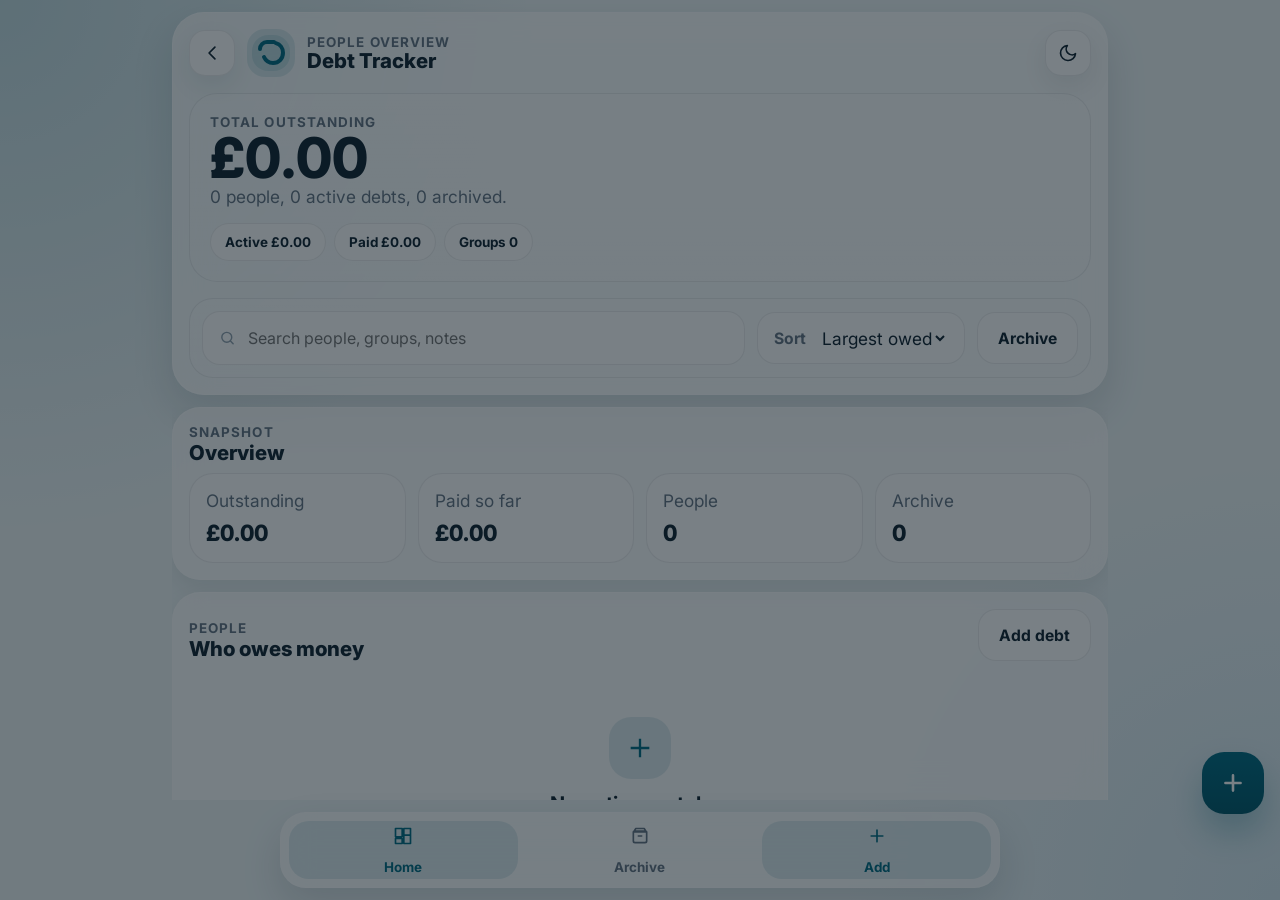
==== index.html @ e17c0ddf "Add files via upload" ====
<!DOCTYPE html>
<html lang="en">
<head>
  <meta charset="UTF-8">
  <meta name="viewport" content="width=device-width, initial-scale=1, viewport-fit=cover">
  <meta name="theme-color" content="#016b83">
  <title>Monzo Debt Tracker</title>
  <link rel="preconnect" href="https://fonts.googleapis.com">
  <link rel="preconnect" href="https://fonts.gstatic.com" crossorigin>
  <link href="https://fonts.googleapis.com/css2?family=Inter:wght@400;500;600;700;800&display=swap" rel="stylesheet">
  <link rel="stylesheet" href="style.css">
</head>
<body>
  <a class="skip-link" href="#appContent">Skip to content</a>

  <div class="app-shell" id="appShell">
    <header class="topbar glass-card">
      <div class="topbar-row">
        <button class="icon-btn" id="backBtn" aria-label="Go back" hidden>
          <svg viewBox="0 0 24 24" aria-hidden="true"><path d="M15.5 19 8.5 12l7-7"/></svg>
        </button>
        <div class="brand-wrap">
          <div class="brand-mark" aria-hidden="true">
            <svg viewBox="0 0 48 48" role="img" aria-label="Debt tracker logo">
              <rect x="5" y="6" width="38" height="36" rx="16" fill="currentColor" opacity=".12"></rect>
              <path d="M17 28c1.8 4 5 6 9 6 5.8 0 10-4.4 10-10.2 0-4.6-2.9-8.4-7.1-9.6" fill="none" stroke="currentColor" stroke-width="4" stroke-linecap="round"/>
              <path d="M13 20c0-3.8 3-7 7-7h7" fill="none" stroke="currentColor" stroke-width="4" stroke-linecap="round"/>
            </svg>
          </div>
          <div>
            <div class="eyebrow" id="routeEyebrow">Overview</div>
            <h1 class="page-title" id="routeTitle">Debt Tracker</h1>
          </div>
        </div>
        <div class="topbar-actions">
          <button class="icon-btn" id="themeToggle" aria-label="Toggle dark mode">
            <svg class="theme-icon theme-icon-moon" viewBox="0 0 24 24" aria-hidden="true"><path d="M21 12.79A9 9 0 1 1 11.21 3a7 7 0 0 0 9.79 9.79Z"/></svg>
            <svg class="theme-icon theme-icon-sun" viewBox="0 0 24 24" aria-hidden="true"><path d="M12 4V2m0 20v-2m8-8h2M2 12h2m13.66 5.66 1.41 1.41M4.93 4.93l1.41 1.41m11.32-1.41-1.41 1.41M6.34 17.66l-1.41 1.41"/><circle cx="12" cy="12" r="4"/></svg>
          </button>
        </div>
      </div>

      <div class="hero-panel glass-inner" id="dashboardHero">
        <div>
          <div class="eyebrow">Total outstanding</div>
          <div class="headline-amount tabular-nums" id="grandTotal">£0.00</div>
          <p class="muted copy-tight" id="heroSubtext">Track people, grouped debts, and payments.</p>
        </div>
        <div class="hero-chips" id="heroChips"></div>
      </div>

      <div class="toolbar glass-inner">
        <label class="search-wrap" for="globalSearch">
          <svg viewBox="0 0 24 24" aria-hidden="true"><circle cx="11" cy="11" r="7"></circle><path d="m20 20-3.5-3.5"></path></svg>
          <input id="globalSearch" type="search" placeholder="Search people, groups, notes" autocomplete="off">
        </label>
        <div class="toolbar-row">
          <label class="select-wrap" for="sortSelect">
            <span>Sort</span>
            <select id="sortSelect">
              <option value="largest">Largest owed</option>
              <option value="newest">Newest</option>
              <option value="alpha">Alphabetical</option>
            </select>
          </label>
          <button class="pill-btn" id="archiveQuickBtn" type="button">Archive</button>
        </div>
      </div>
    </header>

    <main class="main-content" id="appContent" tabindex="-1">
      <section id="viewRoot" class="view-root"></section>
    </main>

    <nav class="bottom-nav glass-card" aria-label="Primary">
      <button class="bottom-nav-item is-active" data-nav="#/dashboard">
        <svg viewBox="0 0 24 24" aria-hidden="true"><path d="M3 13h8V3H3zm10 8h8V11h-8zM3 21h8v-6H3zm10-10h8V3h-8z"/></svg>
        <span>Home</span>
      </button>
      <button class="bottom-nav-item" data-nav="#/archive">
        <svg viewBox="0 0 24 24" aria-hidden="true"><path d="M4 7h16v11a2 2 0 0 1-2 2H6a2 2 0 0 1-2-2zm3-4h10l2 3H5zM10 12h4"/></svg>
        <span>Archive</span>
      </button>
      <button class="bottom-nav-item" data-nav="#/dashboard" id="addNavBtn">
        <svg viewBox="0 0 24 24" aria-hidden="true"><path d="M12 5v14M5 12h14"/></svg>
        <span>Add</span>
      </button>
    </nav>

    <button class="fab" id="fabBtn" type="button" aria-label="Add debt">
      <svg viewBox="0 0 24 24" aria-hidden="true"><path d="M12 5v14M5 12h14"/></svg>
    </button>
  </div>

  <div class="sheet-backdrop" id="sheetBackdrop" hidden>
    <section class="sheet" id="sheet" aria-modal="true" role="dialog" aria-labelledby="sheetTitle">
      <div class="sheet-handle"></div>
      <div class="sheet-header">
        <div>
          <div class="eyebrow" id="sheetEyebrow">Create</div>
          <h2 id="sheetTitle">Add debt</h2>
        </div>
        <button class="icon-btn" id="sheetCloseBtn" aria-label="Close modal">
          <svg viewBox="0 0 24 24" aria-hidden="true"><path d="m6 6 12 12M18 6 6 18"/></svg>
        </button>
      </div>
      <form id="debtForm" class="sheet-form">
        <input type="hidden" id="modeInput" value="create">
        <input type="hidden" id="personIdInput">
        <input type="hidden" id="groupPersonIdInput">
        <input type="hidden" id="debtIdInput">
        <div class="field-grid">
          <label class="field">
            <span>Person</span>
            <input id="personNameInput" type="text" placeholder="Dad" maxlength="40" required>
          </label>
          <label class="field">
            <span>Avatar</span>
            <input id="avatarInput" type="text" placeholder="🧑 or DA" maxlength="4">
          </label>
        </div>
        <label class="field">
          <span>Group</span>
          <input id="groupInput" type="text" placeholder="Fuel" maxlength="30" required>
        </label>
        <div class="field-grid">
          <label class="field">
            <span>Amount (£)</span>
            <input id="amountInput" type="number" step="0.01" min="0.01" inputmode="decimal" required>
          </label>
          <label class="field">
            <span>Created</span>
            <input id="dateInput" type="date">
          </label>
        </div>
        <label class="field">
          <span>Notes</span>
          <textarea id="notesInput" placeholder="Optional note, details, or reminder"></textarea>
        </label>
        <div class="sheet-actions">
          <button type="button" class="ghost-btn" id="cancelSheetBtn">Cancel</button>
          <button type="submit" class="primary-btn">Save debt</button>
        </div>
      </form>
    </section>
  </div>

  <div class="sheet-backdrop" id="paymentBackdrop" hidden>
    <section class="sheet mini-sheet" id="paymentSheet" aria-modal="true" role="dialog" aria-labelledby="paymentTitle">
      <div class="sheet-handle"></div>
      <div class="sheet-header">
        <div>
          <div class="eyebrow">Payment</div>
          <h2 id="paymentTitle">Add part payment</h2>
        </div>
        <button class="icon-btn" id="paymentCloseBtn" aria-label="Close payment modal">
          <svg viewBox="0 0 24 24" aria-hidden="true"><path d="m6 6 12 12M18 6 6 18"/></svg>
        </button>
      </div>
      <form id="paymentForm" class="sheet-form">
        <input type="hidden" id="paymentDebtId">
        <label class="field">
          <span>Amount paid (£)</span>
          <input id="paymentAmountInput" type="number" step="0.01" min="0.01" inputmode="decimal" required>
        </label>
        <label class="field">
          <span>Date</span>
          <input id="paymentDateInput" type="date">
        </label>
        <div class="sheet-actions">
          <button type="button" class="ghost-btn" id="cancelPaymentBtn">Cancel</button>
          <button type="submit" class="primary-btn">Apply payment</button>
        </div>
      </form>
    </section>
  </div>

  <div id="toastRegion" class="toast-region" aria-live="polite" aria-atomic="true"></div>
  <div class="confirm-backdrop" id="confirmBackdrop" hidden>
    <section class="confirm-card glass-card" role="dialog" aria-modal="true" aria-labelledby="confirmTitle">
      <h2 id="confirmTitle">Confirm action</h2>
      <p id="confirmText" class="muted"></p>
      <div class="confirm-actions">
        <button class="ghost-btn" id="confirmCancelBtn" type="button">Cancel</button>
        <button class="danger-btn" id="confirmOkBtn" type="button">Continue</button>
      </div>
    </section>
  </div>

  <script src="app.js" defer></script>
</body>
</html>
---- style.css ----
:root,
[data-theme="light"] {
  --font-body: 'Inter', -apple-system, BlinkMacSystemFont, 'Segoe UI', sans-serif;
  --text-xs: clamp(.75rem,.72rem + .18vw,.84rem);
  --text-sm: clamp(.875rem,.83rem + .2vw,.98rem);
  --text-base: clamp(1rem,.97rem + .18vw,1.08rem);
  --text-lg: clamp(1.125rem,1.08rem + .25vw,1.3rem);
  --text-xl: clamp(1.5rem,1.35rem + .7vw,1.9rem);
  --space-1:.25rem;
  --space-2:.5rem;
  --space-3:.75rem;
  --space-4:1rem;
  --space-5:1.25rem;
  --space-6:1.5rem;
  --space-7:1.75rem;
  --space-8:2rem;
  --space-10:2.5rem;
  --space-12:3rem;
  --radius-sm:14px;
  --radius-md:20px;
  --radius-lg:24px;
  --radius-xl:28px;
  --radius-pill:999px;
  --color-bg:#eef5f6;
  --color-surface:rgba(255,255,255,.76);
  --color-surface-2:#ffffff;
  --color-surface-3:#edf6f8;
  --color-text:#0f2230;
  --color-text-muted:#647484;
  --color-text-faint:#90a1af;
  --color-primary:#016b83;
  --color-primary-strong:#00576a;
  --color-primary-soft:rgba(1,107,131,.12);
  --color-success:#1d8a5a;
  --color-warning:#f08b2b;
  --color-danger:#d44c4c;
  --color-border:rgba(15,34,48,.08);
  --glass-border:rgba(255,255,255,.5);
  --shadow-sm:0 10px 24px rgba(9,33,43,.08);
  --shadow-md:0 18px 40px rgba(9,33,43,.13);
  --shadow-lg:0 24px 60px rgba(9,33,43,.16);
  --backdrop:rgba(8,22,31,.32);
  --tabular:tabular-nums lining-nums;
}

[data-theme="dark"] {
  --color-bg:#0b1720;
  --color-surface:rgba(15,31,42,.78);
  --color-surface-2:#132432;
  --color-surface-3:#0f1f2c;
  --color-text:#edf4f7;
  --color-text-muted:#9cb0bd;
  --color-text-faint:#6e8796;
  --color-primary:#31a4bf;
  --color-primary-strong:#73bfd1;
  --color-primary-soft:rgba(49,164,191,.16);
  --color-success:#54c98a;
  --color-warning:#f4ab53;
  --color-danger:#ff7979;
  --color-border:rgba(237,244,247,.08);
  --glass-border:rgba(255,255,255,.08);
  --shadow-sm:0 12px 26px rgba(0,0,0,.24);
  --shadow-md:0 18px 44px rgba(0,0,0,.3);
  --shadow-lg:0 24px 70px rgba(0,0,0,.36);
  --backdrop:rgba(1,8,12,.55);
}

*{box-sizing:border-box;margin:0;padding:0}
html{-webkit-text-size-adjust:100%;text-size-adjust:100%;scroll-behavior:smooth}
body{
  min-height:100dvh;
  font-family:var(--font-body);
  font-size:var(--text-base);
  background:
    radial-gradient(circle at top left, rgba(1,107,131,.18), transparent 34%),
    radial-gradient(circle at bottom right, rgba(41,145,204,.12), transparent 28%),
    var(--color-bg);
  color:var(--color-text);
  overflow:hidden;
}
button,input,textarea,select{font:inherit;color:inherit}
button{border:none;background:none}
img,svg{display:block;max-width:100%}
textarea{resize:none}
a{color:inherit}
:focus-visible{outline:2px solid var(--color-primary);outline-offset:3px}

.skip-link{
  position:absolute;left:var(--space-4);top:-100px;z-index:1000;
  padding:var(--space-3) var(--space-4);border-radius:var(--radius-pill);
  background:var(--color-surface-2);box-shadow:var(--shadow-sm)
}
.skip-link:focus{top:var(--space-4)}

.app-shell{
  height:100dvh;
  display:grid;
  grid-template-rows:auto 1fr auto;
  max-width:960px;
  margin:0 auto;
  padding:calc(env(safe-area-inset-top) + var(--space-3)) var(--space-3) calc(env(safe-area-inset-bottom) + 88px);
  gap:var(--space-3);
}
.glass-card{
  background:var(--color-surface);
  backdrop-filter:blur(18px) saturate(150%);
  -webkit-backdrop-filter:blur(18px) saturate(150%);
  border:1px solid var(--glass-border);
  box-shadow:var(--shadow-md);
}
.glass-inner{
  background:linear-gradient(180deg, rgba(255,255,255,.38), rgba(255,255,255,.12));
  border:1px solid var(--color-border);
}
[data-theme="dark"] .glass-inner{
  background:linear-gradient(180deg, rgba(255,255,255,.04), rgba(255,255,255,.02));
}
.topbar{border-radius:32px;padding:var(--space-4);display:grid;gap:var(--space-4)}
.topbar-row{display:flex;align-items:center;gap:var(--space-3)}
.brand-wrap{display:flex;align-items:center;gap:var(--space-3);flex:1;min-width:0}
.brand-mark{
  width:48px;height:48px;border-radius:18px;background:var(--color-primary-soft);
  display:grid;place-items:center;color:var(--color-primary);flex-shrink:0
}
.eyebrow{font-size:var(--text-xs);letter-spacing:.08em;text-transform:uppercase;color:var(--color-text-muted);font-weight:700}
.page-title{font-size:var(--text-lg);line-height:1.1;font-weight:800}
.topbar-actions{display:flex;gap:var(--space-2)}
.icon-btn,.bottom-nav-item,.fab,.primary-btn,.ghost-btn,.danger-btn,.pill-btn{position:relative;overflow:hidden}
.icon-btn{
  width:46px;height:46px;border-radius:16px;background:var(--color-surface-2);
  display:grid;place-items:center;border:1px solid var(--color-border);box-shadow:var(--shadow-sm)
}
.icon-btn svg{width:20px;height:20px;stroke:currentColor;stroke-width:2;fill:none;stroke-linecap:round;stroke-linejoin:round}
.theme-icon-sun{display:none}
[data-theme="dark"] .theme-icon-sun{display:block}
[data-theme="dark"] .theme-icon-moon{display:none}

.hero-panel{border-radius:28px;padding:var(--space-5);display:grid;gap:var(--space-4)}
.headline-amount{font-size:clamp(2.4rem,8vw,3.5rem);line-height:1;font-weight:800;font-variant-numeric:var(--tabular)}
.muted{color:var(--color-text-muted)}
.copy-tight{max-width:34ch}
.hero-chips{display:flex;gap:var(--space-2);flex-wrap:wrap}
.stat-chip{
  padding:10px 14px;border-radius:999px;background:var(--color-surface-2);
  border:1px solid var(--color-border);font-size:var(--text-xs);font-weight:700
}
.toolbar{display:grid;gap:var(--space-3);border-radius:24px;padding:var(--space-3)}
.search-wrap{
  display:flex;align-items:center;gap:var(--space-3);background:var(--color-surface-2);
  border-radius:18px;padding:0 var(--space-4);border:1px solid var(--color-border);min-height:54px
}
.search-wrap svg,.meta-icon{width:18px;height:18px;stroke:currentColor;stroke-width:2;fill:none;stroke-linecap:round;stroke-linejoin:round;color:var(--color-text-faint)}
.search-wrap input{border:none;outline:none;background:transparent;width:100%;font-size:16px}
.toolbar-row{display:grid;grid-template-columns:1fr auto;gap:var(--space-3)}
.select-wrap{
  display:flex;align-items:center;justify-content:space-between;gap:var(--space-3);
  min-height:52px;padding:0 var(--space-4);border-radius:18px;background:var(--color-surface-2);border:1px solid var(--color-border)
}
.select-wrap span{font-size:var(--text-sm);font-weight:700;color:var(--color-text-muted)}
.select-wrap select{border:none;background:transparent;outline:none;min-width:120px;text-align:right}
.pill-btn,.ghost-btn,.primary-btn,.danger-btn{
  min-height:52px;padding:0 var(--space-5);border-radius:18px;font-size:var(--text-sm);font-weight:700;
  display:inline-flex;align-items:center;justify-content:center;gap:8px
}
.primary-btn{background:linear-gradient(180deg, var(--color-primary), var(--color-primary-strong));color:#fff;box-shadow:0 14px 30px rgba(1,107,131,.28)}
.ghost-btn,.pill-btn{background:var(--color-surface-2);border:1px solid var(--color-border)}
.danger-btn{background:var(--color-danger);color:#fff}
.main-content{
  overflow:auto;overscroll-behavior:contain;padding-bottom:var(--space-10)
}
.view-root{display:grid;gap:var(--space-3);align-content:start}
.screen{display:grid;gap:var(--space-3);animation:page-in .32s cubic-bezier(.16,1,.3,1)}
@keyframes page-in{from{opacity:0;transform:translateY(12px)}to{opacity:1;transform:none}}
.section-card{
  border-radius:28px;padding:var(--space-4);background:var(--color-surface);
  border:1px solid var(--glass-border);box-shadow:var(--shadow-sm);backdrop-filter:blur(16px);-webkit-backdrop-filter:blur(16px)
}
.section-head{display:flex;align-items:flex-end;justify-content:space-between;gap:var(--space-3);margin-bottom:var(--space-2)}
.section-title{font-size:var(--text-lg);font-weight:800}
.people-list,.group-list,.debt-list,.payment-list,.archive-list{display:grid;gap:var(--space-3)}
.person-card,.group-card,.debt-card,.payment-row,.archive-card{
  border-radius:24px;background:var(--color-surface-2);border:1px solid var(--color-border);
  box-shadow:var(--shadow-sm);padding:var(--space-4);transform:translateY(0);transition:transform .22s ease, box-shadow .22s ease, border-color .22s ease
}
.person-card:active,.group-card:active,.debt-card:active{transform:scale(.985)}
.card-tappable{cursor:pointer}
.card-tappable:hover{box-shadow:var(--shadow-md)}
.person-card{display:grid;gap:var(--space-3)}
.person-head{display:flex;align-items:center;justify-content:space-between;gap:var(--space-3)}
.person-left{display:flex;align-items:center;gap:var(--space-3);min-width:0}
.avatar{
  width:52px;height:52px;border-radius:18px;background:linear-gradient(180deg, var(--color-primary), rgba(1,107,131,.72));
  color:#fff;display:grid;place-items:center;font-weight:800;box-shadow:var(--shadow-sm);flex-shrink:0
}
.avatar.emoji{font-size:1.35rem;background:var(--color-primary-soft);color:var(--color-primary)}
.person-name,.group-name,.debt-title{font-weight:800}
.person-total,.group-total,.debt-amount,.meta-strong,.tabular-nums{font-variant-numeric:var(--tabular)}
.person-total,.group-total,.debt-amount{font-weight:800;color:var(--color-primary)}
.summary-tags{display:flex;gap:var(--space-2);flex-wrap:wrap}
.summary-tag{font-size:var(--text-xs);padding:8px 12px;border-radius:999px;background:var(--color-surface-3);color:var(--color-text-muted)}
.meta-row{display:flex;gap:var(--space-3);flex-wrap:wrap;color:var(--color-text-muted);font-size:var(--text-xs)}
.inline-stack{display:grid;gap:4px;min-width:0}
.empty-state{
  text-align:center;padding:var(--space-12) var(--space-5);display:grid;gap:var(--space-3);justify-items:center
}
.empty-icon{
  width:62px;height:62px;border-radius:22px;background:var(--color-primary-soft);display:grid;place-items:center;color:var(--color-primary)
}
.empty-icon svg{width:28px;height:28px;stroke:currentColor;stroke-width:2;fill:none}
.kpi-grid{display:grid;grid-template-columns:repeat(2,minmax(0,1fr));gap:var(--space-3)}
.kpi-card{padding:var(--space-4);border-radius:24px;background:var(--color-surface-2);border:1px solid var(--color-border);display:grid;gap:8px}
.kpi-card .value{font-size:1.4rem;font-weight:800;font-variant-numeric:var(--tabular)}
.group-card,.debt-card,.archive-card{display:grid;gap:var(--space-2)}
.list-arrow{margin-left:auto;color:var(--color-text-faint)}
.row-between{display:flex;align-items:center;justify-content:space-between;gap:var(--space-3)}
.notes-editor{
  width:100%;min-height:120px;border:none;outline:none;background:var(--color-surface-2);border-radius:20px;
  padding:var(--space-4);border:1px solid var(--color-border);font-size:16px;line-height:1.5
}
.notes-status{font-size:var(--text-xs);color:var(--color-text-muted)}
.action-grid{display:grid;grid-template-columns:repeat(2,minmax(0,1fr));gap:var(--space-3)}
.progress-shell{display:grid;gap:var(--space-2)}
.progress-track{height:12px;background:var(--color-surface-3);border-radius:999px;overflow:hidden}
.progress-bar{height:100%;width:0;background:linear-gradient(90deg,var(--color-primary),#36a8c1);border-radius:999px;transition:width .35s cubic-bezier(.16,1,.3,1)}
.payment-row{display:flex;align-items:center;justify-content:space-between;gap:var(--space-3)}
.swipe-item{position:relative;overflow:hidden;touch-action:pan-y}
.swipe-bg{
  position:absolute;inset:0;border-radius:24px;display:flex;align-items:center;padding:0 var(--space-5);
  font-size:var(--text-sm);font-weight:800;pointer-events:none;opacity:0;transition:opacity .18s ease
}
.swipe-bg.right{justify-content:flex-start;background:linear-gradient(90deg, rgba(1,107,131,.18), transparent 70%);color:var(--color-primary)}
.swipe-bg.left{justify-content:flex-end;background:linear-gradient(270deg, rgba(29,138,90,.2), transparent 70%);color:var(--color-success)}
.swipe-card{position:relative;z-index:1;will-change:transform;transition:transform .22s cubic-bezier(.16,1,.3,1)}
.sheet-backdrop,.confirm-backdrop{
  position:fixed;inset:0;background:var(--backdrop);display:grid;align-items:end;padding:var(--space-3);z-index:30
}
.confirm-backdrop{align-items:center}
.sheet{
  width:min(100%,760px);margin:0 auto;background:var(--color-surface-2);border-radius:30px 30px 22px 22px;
  box-shadow:var(--shadow-lg);padding:var(--space-3);transform:translateY(24px);opacity:0;transition:transform .26s cubic-bezier(.16,1,.3,1),opacity .22s ease
}
.sheet.is-open{transform:none;opacity:1}
.mini-sheet{max-width:520px}
.sheet-handle{width:54px;height:6px;border-radius:999px;background:var(--color-border);margin:6px auto 14px}
.sheet-header{display:flex;align-items:flex-start;justify-content:space-between;gap:var(--space-3);padding:0 var(--space-2) var(--space-3)}
.sheet-form{display:grid;gap:var(--space-3)}
.field-grid{display:grid;grid-template-columns:repeat(2,minmax(0,1fr));gap:var(--space-3)}
.field{display:grid;gap:8px}
.field span{font-size:var(--text-sm);font-weight:700;color:var(--color-text-muted)}
.field input,.field textarea{
  min-height:54px;border-radius:18px;border:1px solid var(--color-border);background:var(--color-surface);
  padding:0 var(--space-4);outline:none
}
.field textarea{padding:var(--space-4);min-height:110px}
.sheet-actions,.confirm-actions{display:grid;grid-template-columns:1fr 1fr;gap:var(--space-3)}
.bottom-nav{
  position:fixed;left:50%;bottom:calc(env(safe-area-inset-bottom) + 12px);transform:translateX(-50%);
  width:min(calc(100% - 24px),720px);padding:var(--space-2);border-radius:26px;display:grid;grid-template-columns:repeat(3,1fr);gap:var(--space-2);z-index:15
}
.bottom-nav-item{
  min-height:58px;border-radius:20px;display:grid;place-items:center;gap:4px;color:var(--color-text-muted);font-size:var(--text-xs);font-weight:700
}
.bottom-nav-item svg{width:20px;height:20px;stroke:currentColor;stroke-width:2;fill:none;stroke-linecap:round;stroke-linejoin:round}
.bottom-nav-item.is-active{background:var(--color-primary-soft);color:var(--color-primary)}
.fab{
  position:fixed;right:max(16px, env(safe-area-inset-right) + 16px);bottom:calc(env(safe-area-inset-bottom) + 86px);
  width:62px;height:62px;border-radius:22px;background:linear-gradient(180deg,var(--color-primary),var(--color-primary-strong));color:#fff;
  display:grid;place-items:center;box-shadow:0 18px 32px rgba(1,107,131,.28);z-index:16
}
.fab svg{width:26px;height:26px;stroke:currentColor;stroke-width:2.4;fill:none;stroke-linecap:round}
.toast-region{position:fixed;left:50%;bottom:calc(env(safe-area-inset-bottom) + 96px);transform:translateX(-50%);display:grid;gap:var(--space-2);z-index:40;width:min(calc(100% - 32px),420px)}
.toast{
  padding:14px 16px;border-radius:18px;background:var(--color-surface-2);border:1px solid var(--color-border);box-shadow:var(--shadow-md);
  display:flex;align-items:center;justify-content:space-between;gap:var(--space-3);animation:toast-in .24s cubic-bezier(.16,1,.3,1)
}
@keyframes toast-in{from{opacity:0;transform:translateY(14px)}to{opacity:1;transform:none}}
.toast button{font-weight:800;color:var(--color-primary)}
.confirm-card{width:min(100%,420px);margin:0 auto;border-radius:28px;padding:var(--space-5);display:grid;gap:var(--space-4)}
.hidden{display:none !important}
.stagger > *{opacity:0;transform:translateY(12px);animation:stagger-in .34s cubic-bezier(.16,1,.3,1) forwards}
.stagger > *:nth-child(1){animation-delay:.03s}.stagger > *:nth-child(2){animation-delay:.06s}.stagger > *:nth-child(3){animation-delay:.09s}.stagger > *:nth-child(4){animation-delay:.12s}.stagger > *:nth-child(5){animation-delay:.15s}.stagger > *:nth-child(6){animation-delay:.18s}.stagger > *:nth-child(7){animation-delay:.21s}.stagger > *:nth-child(8){animation-delay:.24s}
@keyframes stagger-in{to{opacity:1;transform:none}}
.ripple{position:absolute;border-radius:999px;background:rgba(255,255,255,.34);transform:scale(0);animation:ripple .55s ease-out;pointer-events:none}
@keyframes ripple{to{transform:scale(8);opacity:0}}
@media (min-width:720px){
  .toolbar{grid-template-columns:minmax(0,1fr) auto;align-items:center}
  .toolbar-row{grid-template-columns:auto auto}
  .action-grid{grid-template-columns:repeat(4,minmax(0,1fr))}
  .kpi-grid{grid-template-columns:repeat(4,minmax(0,1fr))}
}
@media (max-width:560px){
  .field-grid,.sheet-actions,.confirm-actions,.toolbar-row,.action-grid{grid-template-columns:1fr}
  .app-shell{padding-inline:12px}
  .topbar{padding:14px}
}
@media (prefers-reduced-motion:reduce){
  *,*::before,*::after{animation-duration:.01ms !important;animation-iteration-count:1 !important;transition-duration:.01ms !important;scroll-behavior:auto !important}
}
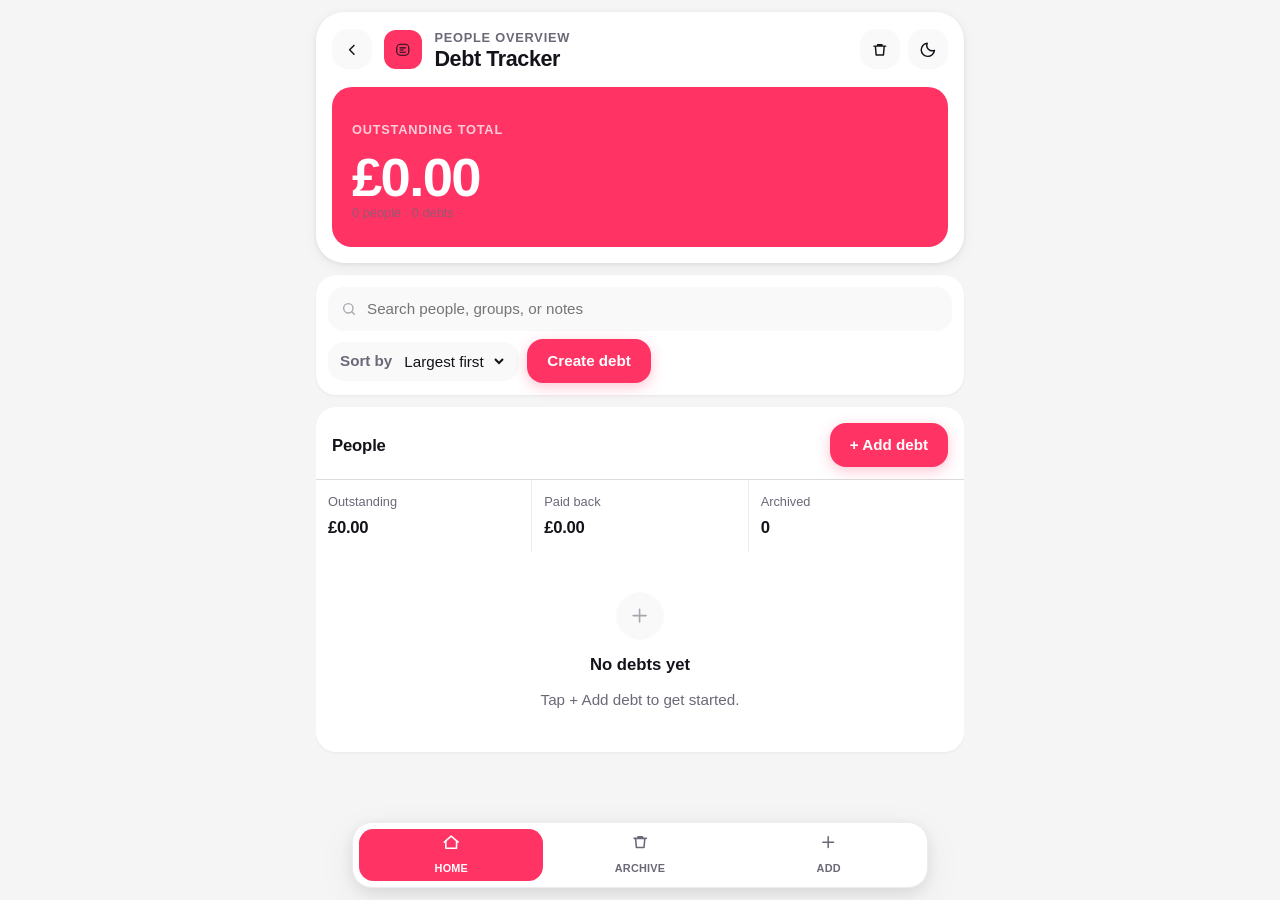
==== commit 3d54f8a0: "Add files via upload" ====
--- a/index.html
+++ b/index.html
@@ -1,106 +1,108 @@
 <!DOCTYPE html>
-<html lang="en">
+<html lang="en-GB">
 <head>
   <meta charset="UTF-8">
-  <meta name="viewport" content="width=device-width, initial-scale=1, viewport-fit=cover">
-  <meta name="theme-color" content="#016b83">
-  <title>Monzo Debt Tracker</title>
-  <link rel="preconnect" href="https://fonts.googleapis.com">
-  <link rel="preconnect" href="https://fonts.gstatic.com" crossorigin>
-  <link href="https://fonts.googleapis.com/css2?family=Inter:wght@400;500;600;700;800&display=swap" rel="stylesheet">
+  <meta name="viewport" content="width=device-width, initial-scale=1.0, viewport-fit=cover">
+  <meta name="theme-color" content="#f7f6f2">
+  <title>debt-tracker</title>
+  <link rel="preconnect" href="https://api.fontshare.com">
+  <link href="https://api.fontshare.com/v2/css?f[]=general-sans@400,500,600,700&f[]=cabinet-grotesk@500,700,800&display=swap" rel="stylesheet">
   <link rel="stylesheet" href="style.css">
 </head>
 <body>
-  <a class="skip-link" href="#appContent">Skip to content</a>
-
-  <div class="app-shell" id="appShell">
-    <header class="topbar glass-card">
+  <a class="skip-link" href="#main">Skip to content</a>
+
+  <div class="app-shell">
+    <header class="topbar shell-card" aria-label="Application header">
       <div class="topbar-row">
-        <button class="icon-btn" id="backBtn" aria-label="Go back" hidden>
-          <svg viewBox="0 0 24 24" aria-hidden="true"><path d="M15.5 19 8.5 12l7-7"/></svg>
+        <button id="backBtn" class="icon-btn" type="button" aria-label="Go back" hidden>
+          <svg viewBox="0 0 24 24" aria-hidden="true"><path d="M15 18 9 12l6-6"/></svg>
         </button>
+
         <div class="brand-wrap">
           <div class="brand-mark" aria-hidden="true">
-            <svg viewBox="0 0 48 48" role="img" aria-label="Debt tracker logo">
-              <rect x="5" y="6" width="38" height="36" rx="16" fill="currentColor" opacity=".12"></rect>
-              <path d="M17 28c1.8 4 5 6 9 6 5.8 0 10-4.4 10-10.2 0-4.6-2.9-8.4-7.1-9.6" fill="none" stroke="currentColor" stroke-width="4" stroke-linecap="round"/>
-              <path d="M13 20c0-3.8 3-7 7-7h7" fill="none" stroke="currentColor" stroke-width="4" stroke-linecap="round"/>
+            <svg viewBox="0 0 64 64" role="img" aria-label="Debt Tracker logo">
+              <rect x="10" y="12" width="44" height="40" rx="14" stroke="currentColor" stroke-width="4" fill="none"/>
+              <path d="M22 25h20M22 33h12M22 41h20" stroke="currentColor" stroke-width="4" stroke-linecap="round"/>
             </svg>
           </div>
-          <div>
-            <div class="eyebrow" id="routeEyebrow">Overview</div>
+          <div class="title-stack">
+            <p class="eyebrow" id="routeEyebrow">People overview</p>
             <h1 class="page-title" id="routeTitle">Debt Tracker</h1>
           </div>
         </div>
+
         <div class="topbar-actions">
-          <button class="icon-btn" id="themeToggle" aria-label="Toggle dark mode">
-            <svg class="theme-icon theme-icon-moon" viewBox="0 0 24 24" aria-hidden="true"><path d="M21 12.79A9 9 0 1 1 11.21 3a7 7 0 0 0 9.79 9.79Z"/></svg>
-            <svg class="theme-icon theme-icon-sun" viewBox="0 0 24 24" aria-hidden="true"><path d="M12 4V2m0 20v-2m8-8h2M2 12h2m13.66 5.66 1.41 1.41M4.93 4.93l1.41 1.41m11.32-1.41-1.41 1.41M6.34 17.66l-1.41 1.41"/><circle cx="12" cy="12" r="4"/></svg>
+          <button id="archiveQuickBtn" class="icon-btn" type="button" aria-label="Open archive">
+            <svg viewBox="0 0 24 24" aria-hidden="true"><path d="M4 7h16M6 7l1 12h10l1-12M9 7V5h6v2"/></svg>
           </button>
-        </div>
-      </div>
-
-      <div class="hero-panel glass-inner" id="dashboardHero">
-        <div>
-          <div class="eyebrow">Total outstanding</div>
-          <div class="headline-amount tabular-nums" id="grandTotal">£0.00</div>
-          <p class="muted copy-tight" id="heroSubtext">Track people, grouped debts, and payments.</p>
-        </div>
-        <div class="hero-chips" id="heroChips"></div>
-      </div>
-
-      <div class="toolbar glass-inner">
-        <label class="search-wrap" for="globalSearch">
-          <svg viewBox="0 0 24 24" aria-hidden="true"><circle cx="11" cy="11" r="7"></circle><path d="m20 20-3.5-3.5"></path></svg>
-          <input id="globalSearch" type="search" placeholder="Search people, groups, notes" autocomplete="off">
-        </label>
-        <div class="toolbar-row">
-          <label class="select-wrap" for="sortSelect">
-            <span>Sort</span>
-            <select id="sortSelect">
-              <option value="largest">Largest owed</option>
-              <option value="newest">Newest</option>
-              <option value="alpha">Alphabetical</option>
-            </select>
-          </label>
-          <button class="pill-btn" id="archiveQuickBtn" type="button">Archive</button>
-        </div>
-      </div>
+          <button id="themeToggle" class="icon-btn" type="button" aria-label="Switch colour theme">
+            <svg class="theme-icon theme-icon-sun" viewBox="0 0 24 24" aria-hidden="true"><circle cx="12" cy="12" r="4"/><path d="M12 2v2M12 20v2M4.93 4.93l1.41 1.41M17.66 17.66l1.41 1.41M2 12h2M20 12h2M4.93 19.07l1.41-1.41M17.66 6.34l1.41-1.41"/></svg>
+            <svg class="theme-icon theme-icon-moon" viewBox="0 0 24 24" aria-hidden="true"><path d="M21 12.79A9 9 0 1 1 11.21 3 7.5 7.5 0 0 0 21 12.79Z"/></svg>
+          </button>
+        </div>
+      </div>
+
+      <section class="hero-panel hero-grid shell-inner" aria-label="Summary panel">
+        <div class="hero-copy">
+          <p class="hero-label">Outstanding total</p>
+          <p class="headline-amount" id="grandTotal">£0.00</p>
+          <p class="hero-subtext muted copy-tight" id="heroSubtext">0 people, 0 active debts, 0 archived.</p>
+        </div>
+        <div class="hero-chips" id="heroChips" aria-label="Summary chips"></div>
+      </section>
     </header>
 
-    <main class="main-content" id="appContent" tabindex="-1">
-      <section id="viewRoot" class="view-root"></section>
+    <section class="toolbar shell-card" aria-label="Search and sort">
+      <label class="search-wrap shell-inner" for="globalSearch">
+        <svg viewBox="0 0 24 24" aria-hidden="true"><circle cx="11" cy="11" r="7"/><path d="m20 20-3.5-3.5"/></svg>
+        <span class="sr-only">Search debts and people</span>
+        <input id="globalSearch" type="search" placeholder="Search people, groups, or notes" autocomplete="off">
+      </label>
+      <div class="toolbar-row">
+        <label class="select-wrap shell-inner" for="sortSelect">
+          <span>Sort by</span>
+          <select id="sortSelect">
+            <option value="largest">Largest first</option>
+            <option value="smallest">Smallest first</option>
+            <option value="name">Name</option>
+            <option value="recent">Newest</option>
+            <option value="oldest">Oldest</option>
+          </select>
+        </label>
+        <button class="primary-btn" id="fabBtn" type="button">Create debt</button>
+      </div>
+    </section>
+
+    <main id="main" class="main-content" tabindex="-1">
+      <div id="viewRoot" class="view-root"></div>
     </main>
 
-    <nav class="bottom-nav glass-card" aria-label="Primary">
-      <button class="bottom-nav-item is-active" data-nav="#/dashboard">
-        <svg viewBox="0 0 24 24" aria-hidden="true"><path d="M3 13h8V3H3zm10 8h8V11h-8zM3 21h8v-6H3zm10-10h8V3h-8z"/></svg>
+    <nav class="bottom-nav shell-card" aria-label="Primary navigation">
+      <button class="bottom-nav-item" type="button" data-nav="#/dashboard">
+        <svg viewBox="0 0 24 24" aria-hidden="true"><path d="M3 12 12 4l9 8"/><path d="M5 10v10h14V10"/></svg>
         <span>Home</span>
       </button>
-      <button class="bottom-nav-item" data-nav="#/archive">
-        <svg viewBox="0 0 24 24" aria-hidden="true"><path d="M4 7h16v11a2 2 0 0 1-2 2H6a2 2 0 0 1-2-2zm3-4h10l2 3H5zM10 12h4"/></svg>
+      <button class="bottom-nav-item" type="button" data-nav="#/archive">
+        <svg viewBox="0 0 24 24" aria-hidden="true"><path d="M4 7h16M6 7l1 12h10l1-12M9 7V5h6v2"/></svg>
         <span>Archive</span>
       </button>
-      <button class="bottom-nav-item" data-nav="#/dashboard" id="addNavBtn">
+      <button class="bottom-nav-item" id="addNavBtn" type="button" data-nav="#/add">
         <svg viewBox="0 0 24 24" aria-hidden="true"><path d="M12 5v14M5 12h14"/></svg>
         <span>Add</span>
       </button>
     </nav>
-
-    <button class="fab" id="fabBtn" type="button" aria-label="Add debt">
-      <svg viewBox="0 0 24 24" aria-hidden="true"><path d="M12 5v14M5 12h14"/></svg>
-    </button>
   </div>
 
   <div class="sheet-backdrop" id="sheetBackdrop" hidden>
-    <section class="sheet" id="sheet" aria-modal="true" role="dialog" aria-labelledby="sheetTitle">
-      <div class="sheet-handle"></div>
+    <section class="sheet" id="sheet" role="dialog" aria-modal="true" aria-labelledby="sheetTitle">
+      <div class="sheet-handle" aria-hidden="true"></div>
       <div class="sheet-header">
         <div>
-          <div class="eyebrow" id="sheetEyebrow">Create</div>
+          <p class="eyebrow" id="sheetEyebrow">Create</p>
           <h2 id="sheetTitle">Add debt</h2>
         </div>
-        <button class="icon-btn" id="sheetCloseBtn" aria-label="Close modal">
+        <button class="icon-btn" id="sheetCloseBtn" type="button" aria-label="Close form">
           <svg viewBox="0 0 24 24" aria-hidden="true"><path d="m6 6 12 12M18 6 6 18"/></svg>
         </button>
       </div>
@@ -112,30 +114,36 @@
         <div class="field-grid">
           <label class="field">
             <span>Person</span>
-            <input id="personNameInput" type="text" placeholder="Dad" maxlength="40" required>
+            <input id="personNameInput" type="text" maxlength="40" placeholder="e.g. Jamie" required>
           </label>
           <label class="field">
             <span>Avatar</span>
-            <input id="avatarInput" type="text" placeholder="🧑 or DA" maxlength="4">
-          </label>
-        </div>
-        <label class="field">
-          <span>Group</span>
-          <input id="groupInput" type="text" placeholder="Fuel" maxlength="30" required>
-        </label>
+            <input id="avatarInput" type="text" maxlength="4" placeholder="🙂 or JD">
+          </label>
+        </div>
         <div class="field-grid">
+          <label class="field">
+            <span>Group</span>
+            <input id="groupInput" type="text" maxlength="40" placeholder="e.g. Bills, Holiday, Tools" required>
+          </label>
           <label class="field">
             <span>Amount (£)</span>
             <input id="amountInput" type="number" step="0.01" min="0.01" inputmode="decimal" required>
           </label>
+        </div>
+        <div class="field-grid">
           <label class="field">
             <span>Created</span>
             <input id="dateInput" type="date">
           </label>
+          <div class="field field-static">
+            <span>State</span>
+            <div class="static-chip">Tracked immediately</div>
+          </div>
         </div>
         <label class="field">
           <span>Notes</span>
-          <textarea id="notesInput" placeholder="Optional note, details, or reminder"></textarea>
+          <textarea id="notesInput" maxlength="500" placeholder="Add context, references, or reminders"></textarea>
         </label>
         <div class="sheet-actions">
           <button type="button" class="ghost-btn" id="cancelSheetBtn">Cancel</button>
@@ -146,14 +154,14 @@
   </div>
 
   <div class="sheet-backdrop" id="paymentBackdrop" hidden>
-    <section class="sheet mini-sheet" id="paymentSheet" aria-modal="true" role="dialog" aria-labelledby="paymentTitle">
-      <div class="sheet-handle"></div>
+    <section class="sheet mini-sheet" id="paymentSheet" role="dialog" aria-modal="true" aria-labelledby="paymentTitle">
+      <div class="sheet-handle" aria-hidden="true"></div>
       <div class="sheet-header">
         <div>
-          <div class="eyebrow">Payment</div>
+          <p class="eyebrow">Payment</p>
           <h2 id="paymentTitle">Add part payment</h2>
         </div>
-        <button class="icon-btn" id="paymentCloseBtn" aria-label="Close payment modal">
+        <button class="icon-btn" id="paymentCloseBtn" type="button" aria-label="Close payment form">
           <svg viewBox="0 0 24 24" aria-hidden="true"><path d="m6 6 12 12M18 6 6 18"/></svg>
         </button>
       </div>
@@ -176,8 +184,9 @@
   </div>
 
   <div id="toastRegion" class="toast-region" aria-live="polite" aria-atomic="true"></div>
+
   <div class="confirm-backdrop" id="confirmBackdrop" hidden>
-    <section class="confirm-card glass-card" role="dialog" aria-modal="true" aria-labelledby="confirmTitle">
+    <section class="confirm-card shell-card" role="dialog" aria-modal="true" aria-labelledby="confirmTitle">
       <h2 id="confirmTitle">Confirm action</h2>
       <p id="confirmText" class="muted"></p>
       <div class="confirm-actions">
--- a/style.css
+++ b/style.css
@@ -1,298 +1,827 @@
+/* Monzo-inspired: clean white surfaces, generous space, one coral accent, zero clutter */
+
 :root,
 [data-theme="light"] {
-  --font-body: 'Inter', -apple-system, BlinkMacSystemFont, 'Segoe UI', sans-serif;
-  --text-xs: clamp(.75rem,.72rem + .18vw,.84rem);
-  --text-sm: clamp(.875rem,.83rem + .2vw,.98rem);
-  --text-base: clamp(1rem,.97rem + .18vw,1.08rem);
-  --text-lg: clamp(1.125rem,1.08rem + .25vw,1.3rem);
-  --text-xl: clamp(1.5rem,1.35rem + .7vw,1.9rem);
-  --space-1:.25rem;
-  --space-2:.5rem;
-  --space-3:.75rem;
-  --space-4:1rem;
-  --space-5:1.25rem;
-  --space-6:1.5rem;
-  --space-7:1.75rem;
-  --space-8:2rem;
-  --space-10:2.5rem;
-  --space-12:3rem;
-  --radius-sm:14px;
-  --radius-md:20px;
-  --radius-lg:24px;
-  --radius-xl:28px;
-  --radius-pill:999px;
-  --color-bg:#eef5f6;
-  --color-surface:rgba(255,255,255,.76);
-  --color-surface-2:#ffffff;
-  --color-surface-3:#edf6f8;
-  --color-text:#0f2230;
-  --color-text-muted:#647484;
-  --color-text-faint:#90a1af;
-  --color-primary:#016b83;
-  --color-primary-strong:#00576a;
-  --color-primary-soft:rgba(1,107,131,.12);
-  --color-success:#1d8a5a;
-  --color-warning:#f08b2b;
-  --color-danger:#d44c4c;
-  --color-border:rgba(15,34,48,.08);
-  --glass-border:rgba(255,255,255,.5);
-  --shadow-sm:0 10px 24px rgba(9,33,43,.08);
-  --shadow-md:0 18px 40px rgba(9,33,43,.13);
-  --shadow-lg:0 24px 60px rgba(9,33,43,.16);
-  --backdrop:rgba(8,22,31,.32);
-  --tabular:tabular-nums lining-nums;
+  --font-display: 'Cabinet Grotesk', 'Inter', sans-serif;
+  --font-body: 'General Sans', 'Inter', sans-serif;
+
+  --text-xs:   clamp(0.72rem,  0.68rem + 0.2vw,  0.8rem);
+  --text-sm:   clamp(0.85rem,  0.8rem  + 0.2vw,  0.95rem);
+  --text-base: clamp(0.95rem,  0.9rem  + 0.18vw, 1.05rem);
+  --text-lg:   clamp(1.1rem,   1rem    + 0.5vw,  1.35rem);
+  --text-xl:   clamp(1.4rem,   1.1rem  + 0.9vw,  1.9rem);
+  --text-2xl:  clamp(2rem,     1.3rem  + 2.8vw,  3.4rem);
+
+  --space-1: 0.25rem;  --space-2: 0.5rem;   --space-3: 0.75rem;
+  --space-4: 1rem;     --space-5: 1.25rem;  --space-6: 1.5rem;
+  --space-8: 2rem;     --space-10: 2.5rem;  --space-12: 3rem;
+
+  --radius-sm: 0.375rem; --radius-md: 0.75rem;  --radius-lg: 1rem;
+  --radius-xl: 1.25rem;  --radius-2xl: 1.75rem; --radius-full: 9999px;
+
+  /* Monzo palette: white base, warm off-white surface, coral accent */
+  --color-bg:             #f5f5f5;
+  --color-surface:        #ffffff;
+  --color-surface-2:      #f9f9f9;
+  --color-surface-3:      #f0f0f0;
+  --color-text:           #14131a;
+  --color-text-muted:     #6b6878;
+  --color-text-faint:     #a8a5b0;
+  --color-primary:        #ff3464;    /* Monzo coral/hot-pink */
+  --color-primary-hover:  #e02454;
+  --color-primary-soft:   rgba(255, 52, 100, 0.08);
+  --color-success:        #00a86b;
+  --color-warning:        #f5a623;
+  --color-danger:         #e0244a;
+  --color-border:         rgba(20, 19, 26, 0.08);
+  --color-border-strong:  rgba(20, 19, 26, 0.16);
+  --color-text-inverse:   #ffffff;
+  --backdrop:             rgba(10, 10, 18, 0.45);
+
+  --shadow-xs: 0 1px 3px rgba(0,0,0,0.06);
+  --shadow-sm: 0 1px 4px rgba(0,0,0,0.07), 0 4px 14px rgba(0,0,0,0.05);
+  --shadow-md: 0 4px 16px rgba(0,0,0,0.09), 0 12px 40px rgba(0,0,0,0.06);
+  --shadow-lg: 0 12px 40px rgba(0,0,0,0.13), 0 24px 64px rgba(0,0,0,0.08);
+  --transition: 180ms cubic-bezier(0.16, 1, 0.3, 1);
+  --tabular: tabular-nums lining-nums;
 }
 
 [data-theme="dark"] {
-  --color-bg:#0b1720;
-  --color-surface:rgba(15,31,42,.78);
-  --color-surface-2:#132432;
-  --color-surface-3:#0f1f2c;
-  --color-text:#edf4f7;
-  --color-text-muted:#9cb0bd;
-  --color-text-faint:#6e8796;
-  --color-primary:#31a4bf;
-  --color-primary-strong:#73bfd1;
-  --color-primary-soft:rgba(49,164,191,.16);
-  --color-success:#54c98a;
-  --color-warning:#f4ab53;
-  --color-danger:#ff7979;
-  --color-border:rgba(237,244,247,.08);
-  --glass-border:rgba(255,255,255,.08);
-  --shadow-sm:0 12px 26px rgba(0,0,0,.24);
-  --shadow-md:0 18px 44px rgba(0,0,0,.3);
-  --shadow-lg:0 24px 70px rgba(0,0,0,.36);
-  --backdrop:rgba(1,8,12,.55);
-}
-
-*{box-sizing:border-box;margin:0;padding:0}
-html{-webkit-text-size-adjust:100%;text-size-adjust:100%;scroll-behavior:smooth}
-body{
-  min-height:100dvh;
-  font-family:var(--font-body);
-  font-size:var(--text-base);
-  background:
-    radial-gradient(circle at top left, rgba(1,107,131,.18), transparent 34%),
-    radial-gradient(circle at bottom right, rgba(41,145,204,.12), transparent 28%),
-    var(--color-bg);
-  color:var(--color-text);
-  overflow:hidden;
-}
-button,input,textarea,select{font:inherit;color:inherit}
-button{border:none;background:none}
-img,svg{display:block;max-width:100%}
-textarea{resize:none}
-a{color:inherit}
-:focus-visible{outline:2px solid var(--color-primary);outline-offset:3px}
-
-.skip-link{
-  position:absolute;left:var(--space-4);top:-100px;z-index:1000;
-  padding:var(--space-3) var(--space-4);border-radius:var(--radius-pill);
-  background:var(--color-surface-2);box-shadow:var(--shadow-sm)
-}
-.skip-link:focus{top:var(--space-4)}
-
-.app-shell{
-  height:100dvh;
-  display:grid;
-  grid-template-rows:auto 1fr auto;
-  max-width:960px;
-  margin:0 auto;
-  padding:calc(env(safe-area-inset-top) + var(--space-3)) var(--space-3) calc(env(safe-area-inset-bottom) + 88px);
-  gap:var(--space-3);
-}
-.glass-card{
-  background:var(--color-surface);
-  backdrop-filter:blur(18px) saturate(150%);
-  -webkit-backdrop-filter:blur(18px) saturate(150%);
-  border:1px solid var(--glass-border);
-  box-shadow:var(--shadow-md);
-}
-.glass-inner{
-  background:linear-gradient(180deg, rgba(255,255,255,.38), rgba(255,255,255,.12));
-  border:1px solid var(--color-border);
-}
-[data-theme="dark"] .glass-inner{
-  background:linear-gradient(180deg, rgba(255,255,255,.04), rgba(255,255,255,.02));
-}
-.topbar{border-radius:32px;padding:var(--space-4);display:grid;gap:var(--space-4)}
-.topbar-row{display:flex;align-items:center;gap:var(--space-3)}
-.brand-wrap{display:flex;align-items:center;gap:var(--space-3);flex:1;min-width:0}
-.brand-mark{
-  width:48px;height:48px;border-radius:18px;background:var(--color-primary-soft);
-  display:grid;place-items:center;color:var(--color-primary);flex-shrink:0
-}
-.eyebrow{font-size:var(--text-xs);letter-spacing:.08em;text-transform:uppercase;color:var(--color-text-muted);font-weight:700}
-.page-title{font-size:var(--text-lg);line-height:1.1;font-weight:800}
-.topbar-actions{display:flex;gap:var(--space-2)}
-.icon-btn,.bottom-nav-item,.fab,.primary-btn,.ghost-btn,.danger-btn,.pill-btn{position:relative;overflow:hidden}
-.icon-btn{
-  width:46px;height:46px;border-radius:16px;background:var(--color-surface-2);
-  display:grid;place-items:center;border:1px solid var(--color-border);box-shadow:var(--shadow-sm)
-}
-.icon-btn svg{width:20px;height:20px;stroke:currentColor;stroke-width:2;fill:none;stroke-linecap:round;stroke-linejoin:round}
-.theme-icon-sun{display:none}
-[data-theme="dark"] .theme-icon-sun{display:block}
-[data-theme="dark"] .theme-icon-moon{display:none}
-
-.hero-panel{border-radius:28px;padding:var(--space-5);display:grid;gap:var(--space-4)}
-.headline-amount{font-size:clamp(2.4rem,8vw,3.5rem);line-height:1;font-weight:800;font-variant-numeric:var(--tabular)}
-.muted{color:var(--color-text-muted)}
-.copy-tight{max-width:34ch}
-.hero-chips{display:flex;gap:var(--space-2);flex-wrap:wrap}
-.stat-chip{
-  padding:10px 14px;border-radius:999px;background:var(--color-surface-2);
-  border:1px solid var(--color-border);font-size:var(--text-xs);font-weight:700
-}
-.toolbar{display:grid;gap:var(--space-3);border-radius:24px;padding:var(--space-3)}
-.search-wrap{
-  display:flex;align-items:center;gap:var(--space-3);background:var(--color-surface-2);
-  border-radius:18px;padding:0 var(--space-4);border:1px solid var(--color-border);min-height:54px
-}
-.search-wrap svg,.meta-icon{width:18px;height:18px;stroke:currentColor;stroke-width:2;fill:none;stroke-linecap:round;stroke-linejoin:round;color:var(--color-text-faint)}
-.search-wrap input{border:none;outline:none;background:transparent;width:100%;font-size:16px}
-.toolbar-row{display:grid;grid-template-columns:1fr auto;gap:var(--space-3)}
-.select-wrap{
-  display:flex;align-items:center;justify-content:space-between;gap:var(--space-3);
-  min-height:52px;padding:0 var(--space-4);border-radius:18px;background:var(--color-surface-2);border:1px solid var(--color-border)
-}
-.select-wrap span{font-size:var(--text-sm);font-weight:700;color:var(--color-text-muted)}
-.select-wrap select{border:none;background:transparent;outline:none;min-width:120px;text-align:right}
-.pill-btn,.ghost-btn,.primary-btn,.danger-btn{
-  min-height:52px;padding:0 var(--space-5);border-radius:18px;font-size:var(--text-sm);font-weight:700;
-  display:inline-flex;align-items:center;justify-content:center;gap:8px
-}
-.primary-btn{background:linear-gradient(180deg, var(--color-primary), var(--color-primary-strong));color:#fff;box-shadow:0 14px 30px rgba(1,107,131,.28)}
-.ghost-btn,.pill-btn{background:var(--color-surface-2);border:1px solid var(--color-border)}
-.danger-btn{background:var(--color-danger);color:#fff}
-.main-content{
-  overflow:auto;overscroll-behavior:contain;padding-bottom:var(--space-10)
-}
-.view-root{display:grid;gap:var(--space-3);align-content:start}
-.screen{display:grid;gap:var(--space-3);animation:page-in .32s cubic-bezier(.16,1,.3,1)}
-@keyframes page-in{from{opacity:0;transform:translateY(12px)}to{opacity:1;transform:none}}
-.section-card{
-  border-radius:28px;padding:var(--space-4);background:var(--color-surface);
-  border:1px solid var(--glass-border);box-shadow:var(--shadow-sm);backdrop-filter:blur(16px);-webkit-backdrop-filter:blur(16px)
-}
-.section-head{display:flex;align-items:flex-end;justify-content:space-between;gap:var(--space-3);margin-bottom:var(--space-2)}
-.section-title{font-size:var(--text-lg);font-weight:800}
-.people-list,.group-list,.debt-list,.payment-list,.archive-list{display:grid;gap:var(--space-3)}
-.person-card,.group-card,.debt-card,.payment-row,.archive-card{
-  border-radius:24px;background:var(--color-surface-2);border:1px solid var(--color-border);
-  box-shadow:var(--shadow-sm);padding:var(--space-4);transform:translateY(0);transition:transform .22s ease, box-shadow .22s ease, border-color .22s ease
-}
-.person-card:active,.group-card:active,.debt-card:active{transform:scale(.985)}
-.card-tappable{cursor:pointer}
-.card-tappable:hover{box-shadow:var(--shadow-md)}
-.person-card{display:grid;gap:var(--space-3)}
-.person-head{display:flex;align-items:center;justify-content:space-between;gap:var(--space-3)}
-.person-left{display:flex;align-items:center;gap:var(--space-3);min-width:0}
-.avatar{
-  width:52px;height:52px;border-radius:18px;background:linear-gradient(180deg, var(--color-primary), rgba(1,107,131,.72));
-  color:#fff;display:grid;place-items:center;font-weight:800;box-shadow:var(--shadow-sm);flex-shrink:0
-}
-.avatar.emoji{font-size:1.35rem;background:var(--color-primary-soft);color:var(--color-primary)}
-.person-name,.group-name,.debt-title{font-weight:800}
-.person-total,.group-total,.debt-amount,.meta-strong,.tabular-nums{font-variant-numeric:var(--tabular)}
-.person-total,.group-total,.debt-amount{font-weight:800;color:var(--color-primary)}
-.summary-tags{display:flex;gap:var(--space-2);flex-wrap:wrap}
-.summary-tag{font-size:var(--text-xs);padding:8px 12px;border-radius:999px;background:var(--color-surface-3);color:var(--color-text-muted)}
-.meta-row{display:flex;gap:var(--space-3);flex-wrap:wrap;color:var(--color-text-muted);font-size:var(--text-xs)}
-.inline-stack{display:grid;gap:4px;min-width:0}
-.empty-state{
-  text-align:center;padding:var(--space-12) var(--space-5);display:grid;gap:var(--space-3);justify-items:center
-}
-.empty-icon{
-  width:62px;height:62px;border-radius:22px;background:var(--color-primary-soft);display:grid;place-items:center;color:var(--color-primary)
-}
-.empty-icon svg{width:28px;height:28px;stroke:currentColor;stroke-width:2;fill:none}
-.kpi-grid{display:grid;grid-template-columns:repeat(2,minmax(0,1fr));gap:var(--space-3)}
-.kpi-card{padding:var(--space-4);border-radius:24px;background:var(--color-surface-2);border:1px solid var(--color-border);display:grid;gap:8px}
-.kpi-card .value{font-size:1.4rem;font-weight:800;font-variant-numeric:var(--tabular)}
-.group-card,.debt-card,.archive-card{display:grid;gap:var(--space-2)}
-.list-arrow{margin-left:auto;color:var(--color-text-faint)}
-.row-between{display:flex;align-items:center;justify-content:space-between;gap:var(--space-3)}
-.notes-editor{
-  width:100%;min-height:120px;border:none;outline:none;background:var(--color-surface-2);border-radius:20px;
-  padding:var(--space-4);border:1px solid var(--color-border);font-size:16px;line-height:1.5
-}
-.notes-status{font-size:var(--text-xs);color:var(--color-text-muted)}
-.action-grid{display:grid;grid-template-columns:repeat(2,minmax(0,1fr));gap:var(--space-3)}
-.progress-shell{display:grid;gap:var(--space-2)}
-.progress-track{height:12px;background:var(--color-surface-3);border-radius:999px;overflow:hidden}
-.progress-bar{height:100%;width:0;background:linear-gradient(90deg,var(--color-primary),#36a8c1);border-radius:999px;transition:width .35s cubic-bezier(.16,1,.3,1)}
-.payment-row{display:flex;align-items:center;justify-content:space-between;gap:var(--space-3)}
-.swipe-item{position:relative;overflow:hidden;touch-action:pan-y}
-.swipe-bg{
-  position:absolute;inset:0;border-radius:24px;display:flex;align-items:center;padding:0 var(--space-5);
-  font-size:var(--text-sm);font-weight:800;pointer-events:none;opacity:0;transition:opacity .18s ease
-}
-.swipe-bg.right{justify-content:flex-start;background:linear-gradient(90deg, rgba(1,107,131,.18), transparent 70%);color:var(--color-primary)}
-.swipe-bg.left{justify-content:flex-end;background:linear-gradient(270deg, rgba(29,138,90,.2), transparent 70%);color:var(--color-success)}
-.swipe-card{position:relative;z-index:1;will-change:transform;transition:transform .22s cubic-bezier(.16,1,.3,1)}
-.sheet-backdrop,.confirm-backdrop{
-  position:fixed;inset:0;background:var(--backdrop);display:grid;align-items:end;padding:var(--space-3);z-index:30
-}
-.confirm-backdrop{align-items:center}
-.sheet{
-  width:min(100%,760px);margin:0 auto;background:var(--color-surface-2);border-radius:30px 30px 22px 22px;
-  box-shadow:var(--shadow-lg);padding:var(--space-3);transform:translateY(24px);opacity:0;transition:transform .26s cubic-bezier(.16,1,.3,1),opacity .22s ease
-}
-.sheet.is-open{transform:none;opacity:1}
-.mini-sheet{max-width:520px}
-.sheet-handle{width:54px;height:6px;border-radius:999px;background:var(--color-border);margin:6px auto 14px}
-.sheet-header{display:flex;align-items:flex-start;justify-content:space-between;gap:var(--space-3);padding:0 var(--space-2) var(--space-3)}
-.sheet-form{display:grid;gap:var(--space-3)}
-.field-grid{display:grid;grid-template-columns:repeat(2,minmax(0,1fr));gap:var(--space-3)}
-.field{display:grid;gap:8px}
-.field span{font-size:var(--text-sm);font-weight:700;color:var(--color-text-muted)}
-.field input,.field textarea{
-  min-height:54px;border-radius:18px;border:1px solid var(--color-border);background:var(--color-surface);
-  padding:0 var(--space-4);outline:none
-}
-.field textarea{padding:var(--space-4);min-height:110px}
-.sheet-actions,.confirm-actions{display:grid;grid-template-columns:1fr 1fr;gap:var(--space-3)}
-.bottom-nav{
-  position:fixed;left:50%;bottom:calc(env(safe-area-inset-bottom) + 12px);transform:translateX(-50%);
-  width:min(calc(100% - 24px),720px);padding:var(--space-2);border-radius:26px;display:grid;grid-template-columns:repeat(3,1fr);gap:var(--space-2);z-index:15
-}
-.bottom-nav-item{
-  min-height:58px;border-radius:20px;display:grid;place-items:center;gap:4px;color:var(--color-text-muted);font-size:var(--text-xs);font-weight:700
-}
-.bottom-nav-item svg{width:20px;height:20px;stroke:currentColor;stroke-width:2;fill:none;stroke-linecap:round;stroke-linejoin:round}
-.bottom-nav-item.is-active{background:var(--color-primary-soft);color:var(--color-primary)}
-.fab{
-  position:fixed;right:max(16px, env(safe-area-inset-right) + 16px);bottom:calc(env(safe-area-inset-bottom) + 86px);
-  width:62px;height:62px;border-radius:22px;background:linear-gradient(180deg,var(--color-primary),var(--color-primary-strong));color:#fff;
-  display:grid;place-items:center;box-shadow:0 18px 32px rgba(1,107,131,.28);z-index:16
-}
-.fab svg{width:26px;height:26px;stroke:currentColor;stroke-width:2.4;fill:none;stroke-linecap:round}
-.toast-region{position:fixed;left:50%;bottom:calc(env(safe-area-inset-bottom) + 96px);transform:translateX(-50%);display:grid;gap:var(--space-2);z-index:40;width:min(calc(100% - 32px),420px)}
-.toast{
-  padding:14px 16px;border-radius:18px;background:var(--color-surface-2);border:1px solid var(--color-border);box-shadow:var(--shadow-md);
-  display:flex;align-items:center;justify-content:space-between;gap:var(--space-3);animation:toast-in .24s cubic-bezier(.16,1,.3,1)
-}
-@keyframes toast-in{from{opacity:0;transform:translateY(14px)}to{opacity:1;transform:none}}
-.toast button{font-weight:800;color:var(--color-primary)}
-.confirm-card{width:min(100%,420px);margin:0 auto;border-radius:28px;padding:var(--space-5);display:grid;gap:var(--space-4)}
-.hidden{display:none !important}
-.stagger > *{opacity:0;transform:translateY(12px);animation:stagger-in .34s cubic-bezier(.16,1,.3,1) forwards}
-.stagger > *:nth-child(1){animation-delay:.03s}.stagger > *:nth-child(2){animation-delay:.06s}.stagger > *:nth-child(3){animation-delay:.09s}.stagger > *:nth-child(4){animation-delay:.12s}.stagger > *:nth-child(5){animation-delay:.15s}.stagger > *:nth-child(6){animation-delay:.18s}.stagger > *:nth-child(7){animation-delay:.21s}.stagger > *:nth-child(8){animation-delay:.24s}
-@keyframes stagger-in{to{opacity:1;transform:none}}
-.ripple{position:absolute;border-radius:999px;background:rgba(255,255,255,.34);transform:scale(0);animation:ripple .55s ease-out;pointer-events:none}
-@keyframes ripple{to{transform:scale(8);opacity:0}}
-@media (min-width:720px){
-  .toolbar{grid-template-columns:minmax(0,1fr) auto;align-items:center}
-  .toolbar-row{grid-template-columns:auto auto}
-  .action-grid{grid-template-columns:repeat(4,minmax(0,1fr))}
-  .kpi-grid{grid-template-columns:repeat(4,minmax(0,1fr))}
-}
-@media (max-width:560px){
-  .field-grid,.sheet-actions,.confirm-actions,.toolbar-row,.action-grid{grid-template-columns:1fr}
-  .app-shell{padding-inline:12px}
-  .topbar{padding:14px}
-}
-@media (prefers-reduced-motion:reduce){
-  *,*::before,*::after{animation-duration:.01ms !important;animation-iteration-count:1 !important;transition-duration:.01ms !important;scroll-behavior:auto !important}
-}
+  --color-bg:             #0f0f12;
+  --color-surface:        #1a1920;
+  --color-surface-2:      #201f27;
+  --color-surface-3:      #28272f;
+  --color-text:           #eeedf2;
+  --color-text-muted:     #9b99a8;
+  --color-text-faint:     #5e5c6b;
+  --color-primary:        #ff4d78;
+  --color-primary-hover:  #ff6a8e;
+  --color-primary-soft:   rgba(255, 77, 120, 0.12);
+  --color-success:        #2ec990;
+  --color-warning:        #f5b842;
+  --color-danger:         #ff4d6a;
+  --color-border:         rgba(255,255,255,0.08);
+  --color-border-strong:  rgba(255,255,255,0.14);
+  --color-text-inverse:   #0f0f12;
+  --backdrop:             rgba(0,0,0,0.62);
+  --shadow-sm: 0 1px 4px rgba(0,0,0,0.3), 0 4px 16px rgba(0,0,0,0.22);
+  --shadow-md: 0 4px 20px rgba(0,0,0,0.32), 0 14px 44px rgba(0,0,0,0.24);
+  --shadow-lg: 0 14px 44px rgba(0,0,0,0.44), 0 28px 72px rgba(0,0,0,0.3);
+}
+
+*, *::before, *::after { box-sizing: border-box; }
+html { -webkit-text-size-adjust: 100%; text-size-adjust: 100%; }
+
+body {
+  margin: 0;
+  min-height: 100dvh;
+  font-family: var(--font-body);
+  font-size: var(--text-base);
+  line-height: 1.5;
+  color: var(--color-text);
+  background: var(--color-bg);
+}
+
+button, input, textarea, select { font: inherit; color: inherit; }
+button { border: none; background: none; cursor: pointer; }
+a { color: inherit; }
+img, svg { display: block; max-width: 100%; }
+textarea { resize: vertical; }
+select { background: transparent; border: none; outline: none; }
+input, textarea { border: none; outline: none; background: transparent; }
+
+:focus-visible {
+  outline: 2px solid var(--color-primary);
+  outline-offset: 3px;
+  border-radius: var(--radius-sm);
+}
+
+::selection { background: color-mix(in oklab, var(--color-primary) 20%, transparent); }
+
+.sr-only {
+  position: absolute; width: 1px; height: 1px; padding: 0;
+  margin: -1px; overflow: hidden; clip: rect(0,0,0,0);
+  white-space: nowrap; border: 0;
+}
+
+.skip-link {
+  position: absolute; left: var(--space-4); top: -100px; z-index: 1000;
+  padding: var(--space-3) var(--space-4); border-radius: var(--radius-full);
+  background: var(--color-surface); box-shadow: var(--shadow-sm);
+}
+.skip-link:focus { top: var(--space-4); }
+
+/* ─── App shell ─────────────────────────────────────── */
+.app-shell {
+  min-height: 100dvh;
+  max-width: 680px;
+  margin: 0 auto;
+  padding: calc(env(safe-area-inset-top) + var(--space-3))
+           var(--space-4)
+           calc(env(safe-area-inset-bottom) + 5.5rem);
+  display: flex;
+  flex-direction: column;
+  gap: var(--space-3);
+}
+
+/* ─── Top bar ────────────────────────────────────────── */
+.topbar {
+  background: var(--color-surface);
+  border-radius: var(--radius-2xl);
+  padding: var(--space-4);
+  box-shadow: var(--shadow-sm);
+  display: flex;
+  flex-direction: column;
+  gap: var(--space-4);
+}
+
+.topbar-row {
+  display: flex;
+  align-items: center;
+  gap: var(--space-3);
+}
+
+.brand-wrap { display: flex; align-items: center; gap: var(--space-3); flex: 1; min-width: 0; }
+
+.brand-mark {
+  width: 2.4rem; height: 2.4rem;
+  border-radius: 0.75rem;
+  background: var(--color-primary);
+  display: grid; place-items: center;
+  flex-shrink: 0;
+}
+.brand-mark svg { width: 1.1rem; height: 1.1rem; stroke: #fff; stroke-width: 2.5; fill: none; stroke-linecap: round; stroke-linejoin: round; }
+
+.title-stack { min-width: 0; }
+.eyebrow {
+  margin: 0;
+  font-size: var(--text-xs);
+  font-weight: 600;
+  letter-spacing: 0.06em;
+  text-transform: uppercase;
+  color: var(--color-text-muted);
+}
+.page-title {
+  margin: 0;
+  font-family: var(--font-display);
+  font-size: var(--text-lg);
+  font-weight: 800;
+  letter-spacing: -0.02em;
+  line-height: 1.1;
+  white-space: nowrap;
+  overflow: hidden;
+  text-overflow: ellipsis;
+}
+
+.topbar-actions { display: flex; gap: var(--space-2); margin-left: auto; }
+
+/* Hero balance panel */
+.hero-panel {
+  background: var(--color-primary);
+  border-radius: var(--radius-xl);
+  padding: var(--space-5) var(--space-5) var(--space-4);
+  color: #fff;
+  display: flex;
+  flex-direction: column;
+  gap: var(--space-2);
+}
+
+.hero-label {
+  font-size: var(--text-xs);
+  font-weight: 600;
+  letter-spacing: 0.06em;
+  text-transform: uppercase;
+  opacity: 0.75;
+}
+
+.headline-amount {
+  margin: 0;
+  font-family: var(--font-display);
+  font-size: var(--text-2xl);
+  font-weight: 800;
+  line-height: 0.95;
+  letter-spacing: -0.03em;
+  font-variant-numeric: var(--tabular);
+}
+
+.hero-subtext {
+  font-size: var(--text-xs);
+  opacity: 0.7;
+  margin: 0;
+}
+
+/* ─── Toolbar ────────────────────────────────────────── */
+.toolbar {
+  background: var(--color-surface);
+  border-radius: var(--radius-xl);
+  padding: var(--space-3);
+  box-shadow: var(--shadow-xs);
+  display: flex;
+  flex-direction: column;
+  gap: var(--space-2);
+}
+
+.toolbar-row {
+  display: flex;
+  align-items: center;
+  gap: var(--space-2);
+}
+
+.search-wrap {
+  display: flex;
+  align-items: center;
+  gap: var(--space-2);
+  min-height: 2.8rem;
+  padding-inline: var(--space-3);
+  border-radius: var(--radius-lg);
+  background: var(--color-surface-2);
+  border: 1.5px solid transparent;
+  transition: border-color var(--transition);
+}
+.search-wrap:focus-within { border-color: var(--color-primary); }
+.search-wrap input { width: 100%; font-size: var(--text-sm); }
+.search-wrap svg { width: 1rem; height: 1rem; stroke: var(--color-text-faint); stroke-width: 2; fill: none; stroke-linecap: round; stroke-linejoin: round; flex-shrink: 0; }
+
+.select-wrap {
+  display: flex;
+  align-items: center;
+  gap: var(--space-2);
+  min-height: 2.4rem;
+  padding-inline: var(--space-3);
+  border-radius: var(--radius-lg);
+  background: var(--color-surface-2);
+  font-size: var(--text-sm);
+}
+.select-wrap span { color: var(--color-text-muted); font-weight: 600; white-space: nowrap; }
+
+/* ─── Buttons ────────────────────────────────────────── */
+.icon-btn {
+  width: 2.5rem; height: 2.5rem;
+  border-radius: var(--radius-lg);
+  background: var(--color-surface-2);
+  display: grid; place-items: center;
+  transition: background var(--transition), transform var(--transition);
+  flex-shrink: 0;
+}
+.icon-btn:hover { background: var(--color-surface-3); }
+.icon-btn:active { transform: scale(0.92); }
+.icon-btn svg { width: 1.1rem; height: 1.1rem; stroke: var(--color-text); stroke-width: 2; fill: none; stroke-linecap: round; stroke-linejoin: round; }
+
+.theme-icon-sun { display: none; }
+[data-theme="dark"] .theme-icon-sun { display: block; }
+[data-theme="dark"] .theme-icon-moon { display: none; }
+
+.primary-btn {
+  min-height: 2.75rem;
+  padding-inline: var(--space-5);
+  border-radius: var(--radius-lg);
+  background: var(--color-primary);
+  color: #fff;
+  font-size: var(--text-sm);
+  font-weight: 700;
+  display: inline-flex; align-items: center; justify-content: center;
+  transition: background var(--transition), transform var(--transition);
+  box-shadow: 0 4px 14px rgba(255,52,100,0.28);
+}
+.primary-btn:hover { background: var(--color-primary-hover); }
+.primary-btn:active { transform: scale(0.96); }
+
+.ghost-btn, .pill-btn {
+  min-height: 2.75rem;
+  padding-inline: var(--space-4);
+  border-radius: var(--radius-lg);
+  background: var(--color-surface-2);
+  border: 1.5px solid var(--color-border);
+  font-size: var(--text-sm);
+  font-weight: 600;
+  display: inline-flex; align-items: center; justify-content: center;
+  transition: background var(--transition), transform var(--transition);
+}
+.ghost-btn:hover, .pill-btn:hover { background: var(--color-surface-3); }
+.ghost-btn:active, .pill-btn:active { transform: scale(0.96); }
+
+.danger-btn {
+  min-height: 2.75rem;
+  padding-inline: var(--space-4);
+  border-radius: var(--radius-lg);
+  background: color-mix(in oklab, var(--color-danger) 10%, transparent);
+  color: var(--color-danger);
+  border: 1.5px solid color-mix(in oklab, var(--color-danger) 20%, transparent);
+  font-size: var(--text-sm);
+  font-weight: 700;
+  display: inline-flex; align-items: center; justify-content: center;
+  transition: background var(--transition), transform var(--transition);
+}
+.danger-btn:hover { background: color-mix(in oklab, var(--color-danger) 16%, transparent); }
+.danger-btn:active { transform: scale(0.96); }
+
+/* ─── Main content ───────────────────────────────────── */
+.main-content {
+  flex: 1;
+  min-height: 0;
+  overflow: auto;
+  overscroll-behavior: contain;
+}
+
+.view-root { display: flex; flex-direction: column; gap: var(--space-3); }
+
+.screen {
+  display: flex;
+  flex-direction: column;
+  gap: var(--space-3);
+  animation: pageIn 260ms cubic-bezier(0.16, 1, 0.3, 1);
+}
+
+[data-transition="forward"] .screen { animation: pageInForward 260ms cubic-bezier(0.16, 1, 0.3, 1); }
+[data-transition="back"]    .screen { animation: pageInBack    260ms cubic-bezier(0.16, 1, 0.3, 1); }
+
+@keyframes pageIn        { from { opacity:0; transform: translateY(8px);   } to { opacity:1; transform:none; } }
+@keyframes pageInForward { from { opacity:0; transform: translateX(22px);  } to { opacity:1; transform:none; } }
+@keyframes pageInBack    { from { opacity:0; transform: translateX(-22px); } to { opacity:1; transform:none; } }
+
+/* ─── Section cards ──────────────────────────────────── */
+.section-card {
+  background: var(--color-surface);
+  border-radius: var(--radius-xl);
+  box-shadow: var(--shadow-xs);
+  overflow: hidden;
+}
+
+.section-head {
+  display: flex;
+  align-items: center;
+  justify-content: space-between;
+  gap: var(--space-3);
+  padding: var(--space-4) var(--space-4) var(--space-3);
+}
+
+.section-title {
+  margin: 0;
+  font-family: var(--font-display);
+  font-size: var(--text-base);
+  font-weight: 700;
+  letter-spacing: -0.01em;
+}
+
+/* ─── Person / group / debt list rows ───────────────── */
+.people-list, .group-list, .debt-list, .archive-list { display: flex; flex-direction: column; }
+
+.person-row, .group-row, .archive-row {
+  display: flex;
+  align-items: center;
+  gap: var(--space-3);
+  padding: var(--space-3) var(--space-4);
+  cursor: pointer;
+  transition: background var(--transition);
+  border-top: 1px solid var(--color-border);
+  position: relative;
+  overflow: hidden;
+}
+.person-row:first-child, .group-row:first-child, .archive-row:first-child { border-top: none; }
+.person-row:active, .group-row:active, .archive-row:active { background: var(--color-surface-2); }
+
+/* touch feedback */
+.person-row::after, .group-row::after {
+  content: '';
+  position: absolute; inset: 0;
+  background: var(--color-primary);
+  opacity: 0;
+  transition: opacity 60ms;
+}
+.person-row:active::after, .group-row:active::after { opacity: 0.04; }
+
+.row-left { display: flex; align-items: center; gap: var(--space-3); flex: 1; min-width: 0; }
+.row-right { display: flex; flex-direction: column; align-items: flex-end; gap: 0.15rem; flex-shrink: 0; }
+
+.person-name, .group-name, .debt-title {
+  font-weight: 700;
+  font-size: var(--text-base);
+  line-height: 1.2;
+}
+.row-meta { font-size: var(--text-xs); color: var(--color-text-muted); }
+.row-amount {
+  font-family: var(--font-display);
+  font-size: var(--text-base);
+  font-weight: 800;
+  color: var(--color-primary);
+  font-variant-numeric: var(--tabular);
+}
+.row-chevron {
+  width: 1rem; height: 1rem;
+  stroke: var(--color-text-faint);
+  stroke-width: 2.5; fill: none;
+  stroke-linecap: round; stroke-linejoin: round;
+  flex-shrink: 0;
+}
+
+/* ─── Avatar ─────────────────────────────────────────── */
+.avatar {
+  width: 2.75rem; height: 2.75rem;
+  border-radius: 50%;
+  background: var(--color-primary);
+  color: #fff;
+  display: grid; place-items: center;
+  font-weight: 800;
+  font-size: 0.85rem;
+  flex-shrink: 0;
+}
+.avatar.emoji {
+  background: var(--color-primary-soft);
+  color: var(--color-primary);
+  font-size: 1.3rem;
+}
+
+/* ─── Debt detail page ───────────────────────────────── */
+.debt-detail-hero {
+  padding: var(--space-5) var(--space-4) var(--space-4);
+  display: flex;
+  flex-direction: column;
+  gap: var(--space-1);
+}
+.debt-detail-who { font-size: var(--text-xs); color: var(--color-text-muted); font-weight: 600; text-transform: uppercase; letter-spacing: 0.06em; }
+.debt-detail-amount {
+  font-family: var(--font-display);
+  font-size: var(--text-2xl);
+  font-weight: 800;
+  letter-spacing: -0.03em;
+  font-variant-numeric: var(--tabular);
+}
+
+.progress-wrap { padding: 0 var(--space-4) var(--space-4); display: flex; flex-direction: column; gap: var(--space-2); }
+.progress-labels { display: flex; justify-content: space-between; font-size: var(--text-xs); color: var(--color-text-muted); }
+.progress-track {
+  height: 0.5rem;
+  border-radius: var(--radius-full);
+  background: var(--color-surface-3);
+  overflow: hidden;
+}
+.progress-bar {
+  height: 100%;
+  border-radius: var(--radius-full);
+  background: var(--color-primary);
+  transition: width 400ms cubic-bezier(0.16, 1, 0.3, 1);
+}
+
+.action-row {
+  display: grid;
+  grid-template-columns: 1fr 1fr;
+  gap: var(--space-2);
+  padding: var(--space-3) var(--space-4) var(--space-4);
+}
+
+.notes-editor {
+  width: 100%;
+  min-height: 7rem;
+  padding: var(--space-4);
+  border: none;
+  background: transparent;
+  font-size: var(--text-sm);
+  line-height: 1.6;
+  color: var(--color-text);
+}
+.notes-editor:focus { outline: none; }
+.notes-status { font-size: var(--text-xs); color: var(--color-text-faint); }
+
+.payment-row {
+  display: flex;
+  align-items: center;
+  justify-content: space-between;
+  padding: var(--space-3) var(--space-4);
+  border-top: 1px solid var(--color-border);
+  gap: var(--space-3);
+}
+.payment-row:first-child { border-top: none; }
+.payment-amount { font-weight: 700; font-variant-numeric: var(--tabular); }
+.payment-date { font-size: var(--text-xs); color: var(--color-text-muted); }
+.payment-badge {
+  font-size: var(--text-xs);
+  font-weight: 700;
+  padding: 0.25rem 0.6rem;
+  border-radius: var(--radius-full);
+  background: color-mix(in oklab, var(--color-success) 12%, transparent);
+  color: var(--color-success);
+}
+
+/* ─── KPI strip ──────────────────────────────────────── */
+.kpi-strip {
+  display: grid;
+  grid-template-columns: repeat(3, 1fr);
+  gap: 1px;
+  background: var(--color-border);
+  border-top: 1px solid var(--color-border);
+}
+.kpi-cell {
+  background: var(--color-surface);
+  padding: var(--space-3) var(--space-3);
+  display: flex;
+  flex-direction: column;
+  gap: 0.2rem;
+}
+.kpi-label { font-size: var(--text-xs); color: var(--color-text-muted); }
+.kpi-value {
+  font-family: var(--font-display);
+  font-size: var(--text-base);
+  font-weight: 800;
+  letter-spacing: -0.02em;
+  font-variant-numeric: var(--tabular);
+}
+
+/* ─── Empty state ────────────────────────────────────── */
+.empty-state {
+  padding: var(--space-10) var(--space-5);
+  text-align: center;
+  display: flex;
+  flex-direction: column;
+  align-items: center;
+  gap: var(--space-3);
+}
+.empty-icon {
+  width: 3rem; height: 3rem;
+  border-radius: 50%;
+  background: var(--color-surface-2);
+  display: grid; place-items: center;
+}
+.empty-icon svg { width: 1.2rem; height: 1.2rem; stroke: var(--color-text-faint); stroke-width: 2; fill: none; stroke-linecap: round; stroke-linejoin: round; }
+.empty-state h3 { margin: 0; font-size: var(--text-base); font-weight: 700; }
+.empty-state p { margin: 0; font-size: var(--text-sm); color: var(--color-text-muted); max-width: 26ch; }
+
+/* ─── Swipe rows (debt cards) ────────────────────────── */
+.swipe-item { position: relative; overflow: hidden; touch-action: pan-y; border-top: 1px solid var(--color-border); }
+.swipe-item:first-child { border-top: none; }
+.swipe-bg {
+  position: absolute; inset: 0;
+  display: flex; align-items: center;
+  padding-inline: var(--space-5);
+  font-size: var(--text-xs);
+  font-weight: 700;
+  opacity: 0;
+  pointer-events: none;
+  transition: opacity var(--transition);
+}
+.swipe-bg.right { justify-content: flex-start; background: var(--color-primary-soft); color: var(--color-primary); }
+.swipe-bg.left  { justify-content: flex-end;   background: color-mix(in oklab, var(--color-success) 10%, transparent); color: var(--color-success); }
+.swipe-card { position: relative; z-index: 1; transition: transform 220ms cubic-bezier(0.16,1,0.3,1); will-change: transform; }
+
+/* debt row inside swipe */
+.debt-row {
+  display: flex;
+  align-items: center;
+  gap: var(--space-3);
+  padding: var(--space-3) var(--space-4);
+  cursor: pointer;
+}
+.debt-row-left { flex: 1; min-width: 0; display: flex; flex-direction: column; gap: 0.18rem; }
+.debt-row-right { flex-shrink: 0; display: flex; flex-direction: column; align-items: flex-end; gap: 0.18rem; }
+.debt-row-note { font-size: var(--text-xs); color: var(--color-text-muted); white-space: nowrap; overflow: hidden; text-overflow: ellipsis; max-width: 22ch; }
+
+/* ─── Bottom nav ─────────────────────────────────────── */
+.bottom-nav {
+  position: fixed;
+  left: 50%;
+  bottom: calc(env(safe-area-inset-bottom) + 0.75rem);
+  transform: translateX(-50%);
+  width: min(calc(100% - 2rem), 36rem);
+  background: var(--color-surface);
+  border-radius: 1.25rem;
+  box-shadow: var(--shadow-md);
+  padding: 0.4rem;
+  display: grid;
+  grid-template-columns: repeat(3, 1fr);
+  gap: 0.3rem;
+  z-index: 15;
+  border: 1px solid var(--color-border);
+}
+
+.bottom-nav-item {
+  min-height: 3.2rem;
+  border-radius: 0.9rem;
+  display: grid;
+  place-items: center;
+  gap: 0.15rem;
+  color: var(--color-text-muted);
+  font-size: 0.68rem;
+  font-weight: 700;
+  letter-spacing: 0.02em;
+  text-transform: uppercase;
+  transition: color var(--transition), transform var(--transition);
+}
+.bottom-nav-item:active { transform: scale(0.9); }
+.bottom-nav-item svg { width: 1.15rem; height: 1.15rem; stroke: currentColor; stroke-width: 2; fill: none; stroke-linecap: round; stroke-linejoin: round; }
+
+.bottom-nav-item.is-active {
+  background: var(--color-primary);
+  color: #fff;
+  animation: navPop 340ms cubic-bezier(0.16,1,0.3,1);
+}
+@keyframes navPop {
+  0%   { transform: scale(1); }
+  35%  { transform: scale(0.86); }
+  65%  { transform: scale(1.06); }
+  100% { transform: scale(1); }
+}
+
+/* ─── Sheet (bottom drawer) ──────────────────────────── */
+.sheet-backdrop, .confirm-backdrop {
+  position: fixed; inset: 0; z-index: 30;
+  display: grid;
+  padding: var(--space-3);
+  background: var(--backdrop);
+  opacity: 0;
+  transition: opacity 220ms ease;
+  pointer-events: none;
+}
+.sheet-backdrop[hidden], .confirm-backdrop[hidden] { display: none; }
+.sheet-backdrop.is-visible, .confirm-backdrop.is-visible { opacity: 1; pointer-events: auto; }
+.sheet-backdrop.is-hiding, .confirm-backdrop.is-hiding { opacity: 0; pointer-events: none; }
+.sheet-backdrop { align-items: end; }
+.confirm-backdrop { align-items: center; }
+
+.sheet {
+  width: min(100%, 640px);
+  margin: 0 auto;
+  background: var(--color-surface);
+  border-radius: 1.5rem 1.5rem 1rem 1rem;
+  box-shadow: var(--shadow-lg);
+  transform: translateY(32px);
+  opacity: 0;
+  transition: transform 280ms cubic-bezier(0.16,1,0.3,1), opacity 180ms ease;
+  max-height: 92dvh;
+  overflow-y: auto;
+  overscroll-behavior: contain;
+}
+.sheet.is-open { transform: none; opacity: 1; }
+.mini-sheet { max-width: 28rem; }
+
+.sheet-handle {
+  width: 2.5rem; height: 0.3rem;
+  margin: 0.75rem auto 0.5rem;
+  border-radius: var(--radius-full);
+  background: var(--color-border-strong);
+  cursor: grab;
+  position: relative;
+}
+.sheet-handle::before { content: ''; position: absolute; inset: -1.2rem -4rem; }
+.sheet-handle:active { cursor: grabbing; }
+
+.sheet-header {
+  display: flex;
+  align-items: flex-start;
+  justify-content: space-between;
+  gap: var(--space-3);
+  padding: var(--space-2) var(--space-5) var(--space-4);
+}
+.sheet-header h2 {
+  margin: 0;
+  font-family: var(--font-display);
+  font-size: var(--text-xl);
+  font-weight: 800;
+  letter-spacing: -0.02em;
+}
+.sheet-eyebrow {
+  font-size: var(--text-xs);
+  font-weight: 600;
+  letter-spacing: 0.06em;
+  text-transform: uppercase;
+  color: var(--color-text-muted);
+  margin: 0;
+}
+
+.sheet-form { display: flex; flex-direction: column; gap: var(--space-4); padding: 0 var(--space-4) var(--space-6); }
+
+.field-grid { display: grid; grid-template-columns: 1fr 1fr; gap: var(--space-3); }
+.field { display: flex; flex-direction: column; gap: var(--space-1); }
+.field > span { font-size: var(--text-xs); font-weight: 700; color: var(--color-text-muted); text-transform: uppercase; letter-spacing: 0.05em; }
+.field input, .field textarea, .field select {
+  min-height: 3rem;
+  padding-inline: var(--space-3);
+  border-radius: var(--radius-lg);
+  border: 1.5px solid var(--color-border);
+  background: var(--color-surface-2);
+  font-size: var(--text-sm);
+  transition: border-color var(--transition), box-shadow var(--transition);
+}
+.field textarea { min-height: 6rem; padding: var(--space-3); }
+.field input:focus, .field textarea:focus {
+  border-color: var(--color-primary);
+  box-shadow: 0 0 0 3px color-mix(in oklab, var(--color-primary) 12%, transparent);
+  outline: none;
+}
+.field-static { align-content: end; }
+.static-chip {
+  min-height: 3rem; display: flex; align-items: center;
+  padding-inline: var(--space-3);
+  border-radius: var(--radius-lg);
+  border: 1.5px solid var(--color-border);
+  background: var(--color-surface-2);
+  font-size: var(--text-xs);
+  color: var(--color-text-muted);
+  font-weight: 600;
+}
+
+.sheet-actions { display: grid; grid-template-columns: 1fr 1fr; gap: var(--space-3); padding-top: var(--space-2); }
+
+/* ─── Confirm dialog ─────────────────────────────────── */
+.confirm-card {
+  width: min(100%, 22rem);
+  margin: 0 auto;
+  background: var(--color-surface);
+  border-radius: var(--radius-xl);
+  padding: var(--space-5);
+  box-shadow: var(--shadow-lg);
+  display: flex;
+  flex-direction: column;
+  gap: var(--space-4);
+  animation: confirmIn 260ms cubic-bezier(0.16,1,0.3,1);
+}
+@keyframes confirmIn { from { opacity:0; transform:scale(0.9) translateY(6px); } to { opacity:1; transform:none; } }
+.confirm-card h2 { margin:0; font-size: var(--text-lg); font-weight:800; letter-spacing:-0.02em; }
+.confirm-card p { margin:0; font-size: var(--text-sm); color: var(--color-text-muted); }
+.confirm-actions { display: grid; grid-template-columns: 1fr 1fr; gap: var(--space-2); }
+
+/* ─── Toast ──────────────────────────────────────────── */
+.toast-region {
+  position: fixed;
+  left: 50%;
+  bottom: calc(env(safe-area-inset-bottom) + 5.5rem);
+  transform: translateX(-50%);
+  width: min(calc(100% - 2rem), 24rem);
+  display: flex;
+  flex-direction: column;
+  gap: var(--space-2);
+  z-index: 40;
+  pointer-events: none;
+}
+.toast {
+  padding: 0.85rem 1rem;
+  border-radius: var(--radius-lg);
+  background: var(--color-text);
+  color: var(--color-bg);
+  box-shadow: var(--shadow-md);
+  display: flex;
+  align-items: center;
+  justify-content: space-between;
+  gap: var(--space-3);
+  font-size: var(--text-sm);
+  font-weight: 500;
+  animation: toastIn 220ms cubic-bezier(0.16,1,0.3,1);
+  pointer-events: auto;
+  will-change: transform, opacity;
+  touch-action: pan-y;
+}
+.toast.toast-out { animation: toastOut 220ms cubic-bezier(0.4,0,1,1) forwards; }
+.toast button { font-weight: 800; color: var(--color-primary); white-space: nowrap; }
+[data-theme="dark"] .toast { background: var(--color-surface-3); color: var(--color-text); }
+
+@keyframes toastIn  { from { opacity:0; transform:translateY(10px) scale(0.96); } to { opacity:1; transform:none; } }
+@keyframes toastOut { from { opacity:1; transform:none; } to { opacity:0; transform:translateY(6px) scale(0.95); } }
+
+/* ─── Stagger animation ──────────────────────────────── */
+.stagger > * {
+  opacity: 0;
+  transform: translateY(6px);
+  animation: staggerIn 280ms cubic-bezier(0.16,1,0.3,1) forwards;
+}
+.stagger > *:nth-child(1) { animation-delay: 0.02s; }
+.stagger > *:nth-child(2) { animation-delay: 0.05s; }
+.stagger > *:nth-child(3) { animation-delay: 0.08s; }
+.stagger > *:nth-child(4) { animation-delay: 0.11s; }
+.stagger > *:nth-child(5) { animation-delay: 0.14s; }
+.stagger > *:nth-child(6) { animation-delay: 0.17s; }
+.stagger > *:nth-child(7) { animation-delay: 0.20s; }
+.stagger > *:nth-child(8) { animation-delay: 0.23s; }
+@keyframes staggerIn { to { opacity:1; transform:none; } }
+
+/* ─── Ripple ─────────────────────────────────────────── */
+.ripple {
+  position: absolute; border-radius: 999px;
+  background: rgba(255,255,255,0.22);
+  transform: scale(0);
+  animation: ripple 500ms ease-out;
+  pointer-events: none;
+}
+@keyframes ripple { to { transform:scale(8); opacity:0; } }
+
+/* ─── Misc helpers ───────────────────────────────────── */
+.muted { color: var(--color-text-muted); }
+.hidden { display: none !important; }
+.row-between { display: flex; align-items: center; justify-content: space-between; gap: var(--space-3); }
+.inline-stack { display: flex; flex-direction: column; gap: 0.15rem; min-width: 0; }
+
+/* ─── Responsive ─────────────────────────────────────── */
+@media (min-width: 560px) {
+  .field-grid { grid-template-columns: 1fr 1fr; }
+  .sheet-actions { grid-template-columns: 1fr 1fr; }
+}
+
+@media (max-width: 480px) {
+  .app-shell { padding-inline: var(--space-3); }
+  .field-grid, .sheet-actions, .confirm-actions, .action-row { grid-template-columns: 1fr; }
+}
+
+@media (prefers-reduced-motion: reduce) {
+  *, *::before, *::after {
+    animation-duration: 0.01ms !important;
+    animation-iteration-count: 1 !important;
+    transition-duration: 0.01ms !important;
+  }
+}
